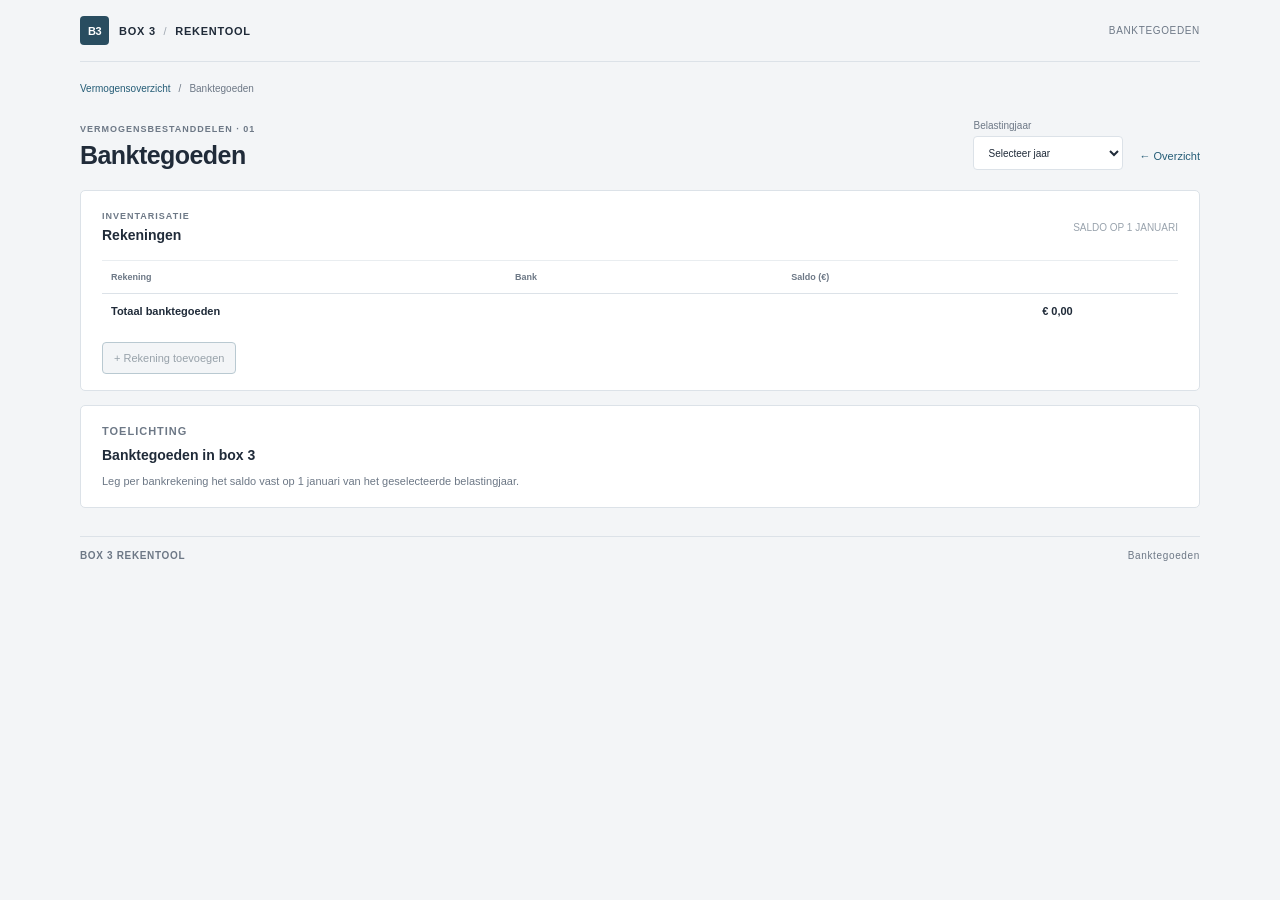
==== banktegoeden.html @ 1092ab9f "Add Box 3 calculator dashboard Co-authored-by: Copilot <223556219+Copilot@users.noreply.github.com>" ====
<!doctype html>
<html lang="nl">
  <head>
    <meta charset="utf-8">
    <meta name="viewport" content="width=device-width, initial-scale=1">
    <meta name="theme-color" content="#f3f5f7">
    <title>Box 3 | Banktegoeden</title>
    <link rel="stylesheet" href="styles.css">
    <script src="banktegoeden.js" defer></script>
  </head>
  <body>
    <div class="app-shell">
      <header class="topbar">
        <a class="brand" href="index.html"><span class="brand-mark">B3</span><span>BOX 3 <span class="brand-divider">/</span> REKENTOOL</span></a>
        <span class="topbar-label">BANKTEGOEDEN</span>
      </header>

      <main>
        <nav class="breadcrumb" aria-label="Navigatiepad"><a href="index.html">Vermogensoverzicht</a><span aria-hidden="true">/</span><span>Banktegoeden</span></nav>
        <div class="page-heading detail-heading">
          <div><p class="eyebrow">VERMOGENSBESTANDDELEN · 01</p><h1>Banktegoeden</h1></div>
          <div class="detail-controls">
            <label class="year-select" for="tax-year"><span>Belastingjaar</span>
              <select id="tax-year" aria-label="Belastingjaar">
                <option value="">Selecteer jaar</option>
                <option value="2017">2017</option>
                <option value="2018">2018</option>
                <option value="2019">2019</option>
                <option value="2020">2020</option>
                <option value="2021">2021</option>
                <option value="2022">2022</option>
                <option value="2023">2023</option>
                <option value="2024">2024</option>
                <option value="2025">2025</option>
              </select>
            </label>
            <a class="back-link" href="index.html">← Overzicht</a>
          </div>
        </div>

        <section class="panel detail-panel" aria-labelledby="accounts-title">
          <div class="panel-heading">
            <div><p class="eyebrow">INVENTARISATIE</p><h2 id="accounts-title">Rekeningen</h2></div>
            <span class="panel-index">SALDO OP 1 JANUARI</span>
          </div>
          <div class="account-table-wrap">
            <table class="account-table">
              <thead><tr><th scope="col">Rekening</th><th scope="col">Bank</th><th scope="col">Saldo (€)</th><th scope="col"><span class="visually-hidden">Actie</span></th></tr></thead>
              <tbody id="account-rows"></tbody>
              <tfoot><tr><th scope="row" colspan="2">Totaal banktegoeden</th><td id="account-total">€ 0,00</td><td></td></tr></tfoot>
            </table>
          </div>
          <div class="detail-actions"><button class="secondary-button" id="add-account" type="button">+ Rekening toevoegen</button><span id="save-status" class="save-status" role="status" aria-live="polite"></span></div>
        </section>

        <section class="panel explanation-panel" aria-labelledby="explanation-title">
          <div class="panel-heading"><div><p class="eyebrow">TOELICHTING</p><h2 id="explanation-title">Banktegoeden in box 3</h2></div></div>
          <p>Leg per bankrekening het saldo vast op 1 januari van het geselecteerde belastingjaar.</p>
        </section>
        <p class="form-status" id="form-status" role="alert" hidden></p>
      </main>
      <footer class="footer"><span>BOX 3 REKENTOOL</span><span>Banktegoeden</span></footer>
    </div>
  </body>
</html>
---- styles.css ----
:root {
  color-scheme: light;
  --ink: #202b39;
  --muted: #6d7886;
  --line: #dce2e8;
  --accent: #245c76;
  --accent-soft: #edf3f6;
  --canvas: #f3f5f7;
  --white: #fff;
  font-family: Arial, Helvetica, sans-serif;
  font-synthesis: none;
  text-rendering: optimizeLegibility;
}

* { box-sizing: border-box; }
body { margin: 0; background: var(--canvas); color: var(--ink); font-size: 13px; }
a { color: inherit; }
button, input, select { font: inherit; }
.app-shell { width: min(1120px, calc(100% - 64px)); margin: 0 auto; }
.topbar { height: 62px; display: flex; justify-content: space-between; align-items: center; border-bottom: 1px solid var(--line); }
.brand { display: flex; align-items: center; gap: 10px; text-decoration: none; font-size: 11px; font-weight: 700; letter-spacing: .75px; }
.brand-mark { width: 29px; height: 29px; display: grid; place-items: center; border-radius: 4px; color: white; background: #294d60; font-size: 11px; letter-spacing: -.5px; }
.brand-divider { margin: 0 4px; color: #a0a9b2; font-weight: 400; }
.topbar-label, .footer { color: var(--muted); font-size: 10px; letter-spacing: .65px; }
.page-heading { display: flex; justify-content: space-between; align-items: end; margin: 37px 0 20px; }
.eyebrow { margin: 0 0 7px; color: var(--muted); font-size: 9px; font-weight: 700; letter-spacing: 1px; }
h1, h2, p { margin-top: 0; }
h1 { margin-bottom: 0; font-size: 25px; font-weight: 600; letter-spacing: -.55px; }
h2 { margin: 0; font-size: 14px; font-weight: 600; }
.year-select { display: grid; gap: 5px; color: var(--muted); font-size: 10px; }
.year-select select { min-width: 150px; height: 34px; padding: 0 10px; border: 1px solid var(--line); border-radius: 4px; color: var(--ink); background: white; }
.detail-controls { display: flex; align-items: end; gap: 16px; }
.breadcrumb { display: flex; gap: 8px; margin-top: 21px; color: var(--muted); font-size: 10px; }
.breadcrumb a { color: var(--accent); text-decoration: none; }
.detail-heading { margin-top: 26px; }
.back-link { padding-bottom: 8px; color: var(--accent); font-size: 11px; text-decoration: none; }
.detail-panel { padding: 20px 21px 16px; }
.detail-panel .panel-heading { align-items: center; }
.account-table-wrap { overflow-x: auto; }
.account-table { width: 100%; border-collapse: collapse; text-align: left; }
.account-table th, .account-table td { padding: 11px 9px; border-top: 1px solid #e9edf0; }
.account-table thead th { color: var(--muted); font-size: 9px; font-weight: 600; }
.account-table tbody td { height: 52px; }
.account-table td input { width: 100%; min-width: 90px; height: 31px; padding: 0 8px; border: 1px solid var(--line); border-radius: 4px; outline: 0; color: var(--ink); background: white; font-size: 11px; }
.account-table td input:focus { border-color: var(--accent); }
.account-table td input[type="number"] { text-align: right; font-variant-numeric: tabular-nums; }
.account-table tbody td:last-child { width: 90px; text-align: right; }
.account-table tfoot th, .account-table tfoot td { border-top: 1px solid var(--line); color: var(--ink); font-size: 11px; font-weight: 700; }
.account-table tfoot td { text-align: right; font-variant-numeric: tabular-nums; }
.remove-button { padding: 4px 0; border: 0; color: #7b4545; background: transparent; cursor: pointer; font-size: 10px; }
.remove-button:hover { text-decoration: underline; }
.detail-actions { display: flex; align-items: center; gap: 12px; padding-top: 14px; }
.secondary-button { min-height: 32px; padding: 0 11px; border: 1px solid #b9c9d1; border-radius: 4px; color: var(--accent); background: white; cursor: pointer; font-size: 11px; }
.secondary-button:hover { background: var(--accent-soft); }
.secondary-button:disabled { color: #98a2aa; background: #f3f5f7; cursor: not-allowed; }
.save-status { color: var(--muted); font-size: 10px; }
.explanation-panel { margin-top: 14px; padding: 17px 21px; }
.explanation-panel .panel-heading { padding-bottom: 10px; }
.explanation-panel p { margin: 0; color: var(--muted); font-size: 11px; line-height: 1.6; }
.visually-hidden { position: absolute; width: 1px; height: 1px; overflow: hidden; clip: rect(0, 0, 0, 0); white-space: nowrap; }
.summary-grid { display: grid; grid-template-columns: minmax(0, 1.4fr) minmax(290px, .8fr); gap: 16px; align-items: start; }
.panel { min-width: 0; border: 1px solid var(--line); border-radius: 5px; background: var(--white); }
.asset-panel, .calculation-panel { padding: 20px 21px; }
.panel-heading { display: flex; justify-content: space-between; align-items: start; padding-bottom: 17px; }
.panel-heading .eyebrow { margin-bottom: 6px; }
.panel-index { color: #99a3ad; font-size: 10px; font-variant-numeric: tabular-nums; }
.asset-row { min-height: 61px; display: grid; grid-template-columns: minmax(0, 1fr) 118px 18px; gap: 10px; align-items: center; border-top: 1px solid #e9edf0; }
.asset-link { text-decoration: none; }
.asset-link:hover { background: #f8fafb; }
.asset-link:focus-visible { outline: 2px solid var(--accent); outline-offset: 2px; }
.asset-name { min-width: 0; display: flex; align-items: center; gap: 11px; text-decoration: none; }
.asset-index { width: 25px; height: 25px; display: grid; flex: 0 0 25px; place-items: center; border: 1px solid var(--line); border-radius: 4px; color: var(--muted); font-size: 9px; font-variant-numeric: tabular-nums; }
.asset-name > span:last-child { display: grid; gap: 4px; }
.asset-name strong { font-size: 12px; font-weight: 600; }
.asset-name small { color: var(--muted); font-size: 10px; }
.asset-value { justify-self: end; font-size: 12px; font-weight: 500; font-variant-numeric: tabular-nums; }
.row-arrow { justify-self: end; color: var(--accent); font-size: 15px; }
.money-input { width: 118px; height: 32px; display: flex; align-items: center; gap: 4px; justify-self: end; padding: 0 8px; border: 1px solid var(--line); border-radius: 4px; color: var(--muted); background: white; }
.money-input:focus-within { border-color: var(--accent); }
.money-input input { width: 100%; min-width: 0; padding: 0; border: 0; outline: 0; color: var(--ink); background: transparent; text-align: right; font-size: 12px; font-variant-numeric: tabular-nums; }
.money-input input::-webkit-inner-spin-button, .money-input input::-webkit-outer-spin-button { appearance: none; }
.money-input input { appearance: textfield; }
.asset-total { display: flex; justify-content: space-between; padding: 15px 0 0; border-top: 1px solid var(--line); color: var(--muted); font-size: 11px; }
.asset-total strong { color: var(--ink); font-size: 12px; font-variant-numeric: tabular-nums; }
.empty-state { min-height: 102px; display: flex; flex-direction: column; align-items: center; justify-content: center; border-top: 1px solid #e9edf0; border-bottom: 1px solid #e9edf0; text-align: center; }
.empty-state-mark { color: #798491; font-size: 19px; }
.empty-state p { margin: 6px 0 0; color: var(--muted); font-size: 11px; }
.calculation-list { margin: 0; }
.calculation-list > div { min-height: 39px; display: flex; justify-content: space-between; align-items: center; gap: 10px; border-bottom: 1px solid #edf0f2; font-size: 11px; }
.calculation-list dt { color: var(--muted); }
.calculation-list dd { margin: 0; font-variant-numeric: tabular-nums; }
.calculation-list .calculation-total { margin-top: 5px; border: 0; color: var(--ink); font-weight: 700; }
.form-status { margin: 12px 0 0; padding: 10px 12px; border: 1px solid #e6c6c6; border-radius: 4px; color: #812d2d; background: #fff8f8; font-size: 11px; }
.preliminary-panel { margin-bottom: 16px; padding: 20px 21px; }
.preliminary-panel[hidden], [hidden] { display: none !important; }
.preliminary-panel .panel-heading { align-items: center; padding-bottom: 12px; border-bottom: 1px solid #e9edf0; }
.question-group { margin: 0; padding: 15px 0; border: 0; border-bottom: 1px solid #e9edf0; }
.question-group legend, .question-label { display: block; margin-bottom: 9px; color: var(--ink); font-size: 12px; font-weight: 600; }
.choice-list { display: flex; flex-wrap: wrap; gap: 8px; }
.choice { min-width: 76px; display: inline-flex; align-items: center; gap: 7px; padding: 8px 10px; border: 1px solid var(--line); border-radius: 4px; background: white; cursor: pointer; font-size: 11px; }
.choice:has(input:checked) { border-color: var(--accent); background: var(--accent-soft); }
.choice input { margin: 0; accent-color: var(--accent); }
.conditional-question { padding: 15px 0; border-bottom: 1px solid #e9edf0; }
.date-input { width: min(250px, 100%); height: 34px; padding: 0 9px; border: 1px solid var(--line); border-radius: 4px; color: var(--ink); background: white; }
.assessment-date-display { margin: 8px 0 0; color: var(--ink); font-size: 11px; }
.objection-deadline { margin-top: 14px; padding: 12px; border: 1px solid var(--line); border-radius: 4px; background: #f8fafb; }
.objection-deadline p { margin: 0; color: var(--muted); font-size: 11px; line-height: 1.6; }
.objection-deadline .objection-result { margin-top: 10px; color: var(--ink); }
.objection-deadline .general-terms-note { margin-top: 7px; color: #745f3f; }
.date-input:focus, .year-select select:focus-visible, .primary-button:focus-visible, .secondary-button:focus-visible { outline: 2px solid #739aae; outline-offset: 2px; }
.formal-law { padding-top: 15px; }
.formal-law h3 { margin: 0 0 5px; font-size: 12px; }
.law-note, .law-explanation { margin: 0 0 8px; color: var(--muted); font-size: 10px; line-height: 1.55; }
.formal-law .question-group { padding: 11px 0; }
.formal-law .question-group legend { margin-bottom: 5px; }
.legal-conclusion { margin: 13px 0 0; padding: 11px 12px; border-left: 3px solid var(--accent); color: var(--ink); background: var(--accent-soft); font-size: 11px; line-height: 1.55; }
.legal-conclusion-strong { font-weight: 700; }
.primary-button { min-height: 34px; margin-top: 15px; padding: 0 13px; border: 1px solid #294d60; border-radius: 4px; color: white; background: #294d60; cursor: pointer; font-size: 11px; font-weight: 600; }
.primary-button:hover:not(:disabled) { background: #1d4052; }
.primary-button:disabled { border-color: #ccd4da; color: #89939d; background: #edf0f2; cursor: not-allowed; }
.preliminary-error { margin: 12px 0 0; color: #812d2d; font-size: 11px; }
.preliminary-complete { display: flex; justify-content: space-between; align-items: center; gap: 12px; padding-top: 13px; }
.preliminary-complete p { margin: 0; color: var(--muted); font-size: 11px; }
.footer { display: flex; justify-content: space-between; margin-top: 28px; padding: 13px 0 18px; border-top: 1px solid var(--line); }
.footer span:first-child { font-weight: 700; }

@media (max-width: 720px) {
  .app-shell { width: min(100% - 36px, 560px); }
  .summary-grid { grid-template-columns: minmax(0, 1fr); }
}
@media (max-width: 450px) {
  .app-shell { width: calc(100% - 28px); }
  .topbar-label { display: none; }
  .brand { white-space: nowrap; }
  .page-heading { align-items: start; flex-wrap: wrap; gap: 12px; }
  .page-heading > div:first-child { width: 100%; }
  h1 { font-size: 21px; overflow-wrap: anywhere; }
  .year-select select { min-width: 122px; }
  .detail-controls { align-items: end; gap: 8px; }
  .detail-controls .year-select select { min-width: 110px; }
  .asset-panel, .calculation-panel { padding: 16px 13px; }
  .asset-row { grid-template-columns: minmax(0, 1fr) 94px 15px; gap: 6px; }
  .money-input { width: 94px; }
  .asset-name { gap: 7px; }
  .asset-name small { font-size: 9px; }
}
@media (max-width: 330px) {
  .app-shell { width: calc(100% - 16px); }
  .asset-panel, .calculation-panel, .preliminary-panel { padding-right: 10px; padding-left: 10px; }
  .asset-index { display: none; }
  .asset-name, .asset-name strong, .asset-name small { overflow-wrap: anywhere; }
  .asset-row { grid-template-columns: minmax(0, 1fr) 76px 10px; gap: 5px; }
  .money-input { width: 76px; padding: 0 5px; }
  .account-table th, .account-table td { padding-right: 4px; padding-left: 4px; }
  .detail-controls { flex-wrap: wrap; }
}
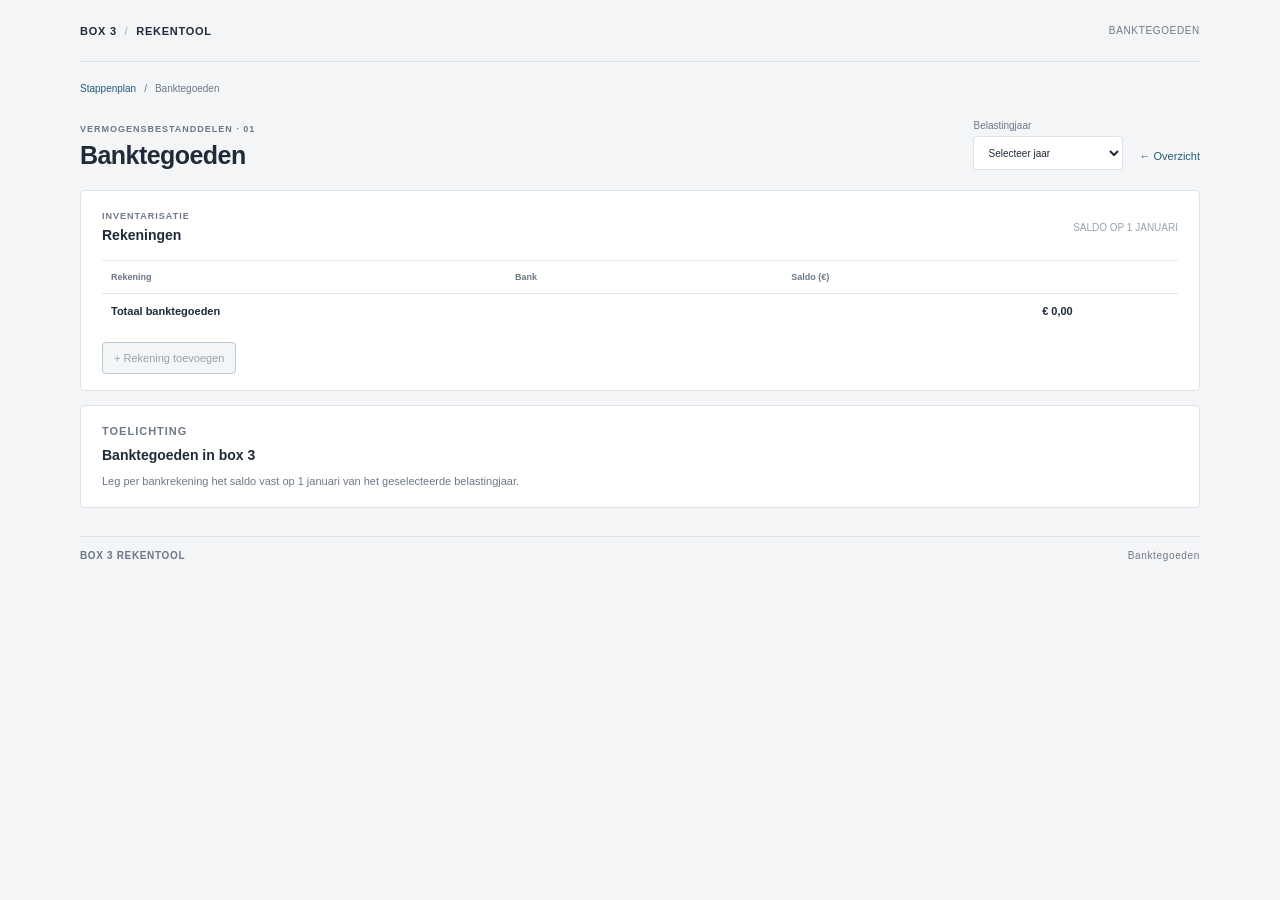
==== commit 35ff5664: "Update Box 3 assessment and calculation UI Co-authored-by: Copilot <223556219+Copilot@users.noreply." ====
--- a/banktegoeden.html
+++ b/banktegoeden.html
@@ -11,12 +11,12 @@
   <body>
     <div class="app-shell">
       <header class="topbar">
-        <a class="brand" href="index.html"><span class="brand-mark">B3</span><span>BOX 3 <span class="brand-divider">/</span> REKENTOOL</span></a>
+        <a class="brand" href="index.html"><span>BOX 3 <span class="brand-divider">/</span> REKENTOOL</span></a>
         <span class="topbar-label">BANKTEGOEDEN</span>
       </header>
 
       <main>
-        <nav class="breadcrumb" aria-label="Navigatiepad"><a href="index.html">Vermogensoverzicht</a><span aria-hidden="true">/</span><span>Banktegoeden</span></nav>
+        <nav class="breadcrumb" aria-label="Navigatiepad"><a href="index.html">Stappenplan</a><span aria-hidden="true">/</span><span>Banktegoeden</span></nav>
         <div class="page-heading detail-heading">
           <div><p class="eyebrow">VERMOGENSBESTANDDELEN · 01</p><h1>Banktegoeden</h1></div>
           <div class="detail-controls">
--- a/styles.css
+++ b/styles.css
@@ -17,11 +17,13 @@
 a { color: inherit; }
 button, input, select { font: inherit; }
 .app-shell { width: min(1120px, calc(100% - 64px)); margin: 0 auto; }
-.topbar { height: 62px; display: flex; justify-content: space-between; align-items: center; border-bottom: 1px solid var(--line); }
+.topbar { height: 62px; display: flex; justify-content: flex-start; align-items: center; gap: 16px; border-bottom: 1px solid var(--line); }
 .brand { display: flex; align-items: center; gap: 10px; text-decoration: none; font-size: 11px; font-weight: 700; letter-spacing: .75px; }
-.brand-mark { width: 29px; height: 29px; display: grid; place-items: center; border-radius: 4px; color: white; background: #294d60; font-size: 11px; letter-spacing: -.5px; }
 .brand-divider { margin: 0 4px; color: #a0a9b2; font-weight: 400; }
+.topbar-year-select { display: flex; align-items: center; gap: 10px; margin: 14px 0 0; }
+.topbar-year-select select { min-width: 150px; }
 .topbar-label, .footer { color: var(--muted); font-size: 10px; letter-spacing: .65px; }
+.topbar-label { margin-left: auto; }
 .page-heading { display: flex; justify-content: space-between; align-items: end; margin: 37px 0 20px; }
 .eyebrow { margin: 0 0 7px; color: var(--muted); font-size: 9px; font-weight: 700; letter-spacing: 1px; }
 h1, h2, p { margin-top: 0; }
@@ -41,7 +43,7 @@
 .account-table th, .account-table td { padding: 11px 9px; border-top: 1px solid #e9edf0; }
 .account-table thead th { color: var(--muted); font-size: 9px; font-weight: 600; }
 .account-table tbody td { height: 52px; }
-.account-table td input { width: 100%; min-width: 90px; height: 31px; padding: 0 8px; border: 1px solid var(--line); border-radius: 4px; outline: 0; color: var(--ink); background: white; font-size: 11px; }
+.account-table td input, .account-table td select { width: 100%; min-width: 90px; height: 31px; padding: 0 8px; border: 1px solid var(--line); border-radius: 4px; outline: 0; color: var(--ink); background: white; font-size: 11px; }
 .account-table td input:focus { border-color: var(--accent); }
 .account-table td input[type="number"] { text-align: right; font-variant-numeric: tabular-nums; }
 .account-table tbody td:last-child { width: 90px; text-align: right; }
@@ -53,6 +55,23 @@
 .secondary-button { min-height: 32px; padding: 0 11px; border: 1px solid #b9c9d1; border-radius: 4px; color: var(--accent); background: white; cursor: pointer; font-size: 11px; }
 .secondary-button:hover { background: var(--accent-soft); }
 .secondary-button:disabled { color: #98a2aa; background: #f3f5f7; cursor: not-allowed; }
+.asset-category-guide { margin-top: 20px; padding-top: 17px; border-top: 1px solid var(--line); }
+.asset-category-guide h3 { margin: 0 0 12px; font-size: 12px; font-weight: 600; }
+.asset-category-guide ul { margin: 0; padding-left: 18px; list-style: disc; }
+.asset-category-guide li { padding: 9px 0; border-top: 1px solid #edf0f2; }
+.asset-category-guide li strong { font-size: 11px; font-weight: 600; }
+.asset-category-guide li span { color: var(--muted); font-size: 10px; line-height: 1.5; }
+.asset-valuation-guide { margin-top: 20px; padding-top: 17px; border-top: 1px solid var(--line); }
+.asset-valuation-guide h3 { margin: 0 0 10px; font-size: 12px; font-weight: 600; }
+.asset-valuation-guide p { color: var(--muted); font-size: 10px; line-height: 1.6; }
+.asset-valuation-guide .valuation-intro { margin-bottom: 12px; }
+.valuation-table { width: 100%; border-collapse: collapse; text-align: left; }
+.valuation-table th, .valuation-table td { padding: 9px; border-top: 1px solid #e9edf0; vertical-align: top; }
+.valuation-table thead th { color: var(--muted); font-size: 9px; font-weight: 600; }
+.valuation-table tbody th { width: 230px; font-size: 10px; font-weight: 600; }
+.valuation-table tbody td { color: var(--muted); font-size: 10px; line-height: 1.6; }
+.valuation-table a { color: var(--accent); }
+.asset-valuation-guide .valuation-warning { margin: 12px 0 0; padding: 10px 12px; border-left: 3px solid #c9a35a; background: #faf8f2; }
 .save-status { color: var(--muted); font-size: 10px; }
 .explanation-panel { margin-top: 14px; padding: 17px 21px; }
 .explanation-panel .panel-heading { padding-bottom: 10px; }
@@ -90,12 +109,74 @@
 .calculation-list dt { color: var(--muted); }
 .calculation-list dd { margin: 0; font-variant-numeric: tabular-nums; }
 .calculation-list .calculation-total { margin-top: 5px; border: 0; color: var(--ink); font-weight: 700; }
+.calculation-workspace { display: grid; gap: 16px; margin-top: 20px; }
+.calculation-input-panel, .calculation-result-panel, .comparison-panel, .counterproof-placeholder { padding: 20px 21px; }
+.calculation-input-grid { display: grid; grid-template-columns: repeat(3, minmax(0, 1fr)); gap: 12px; }
+.calculation-input-row { min-width: 0; min-height: 67px; display: flex; justify-content: space-between; align-items: center; gap: 10px; padding: 10px 12px; border: 1px solid #e9edf0; border-radius: 4px; color: var(--ink); text-decoration: none; }
+.calculation-input-row > span:first-child { min-width: 0; display: grid; gap: 5px; }
+.calculation-input-row strong { font-size: 11px; font-weight: 600; }
+.calculation-input-row small { color: var(--muted); font-size: 10px; }
+.calculation-input-row .asset-value { flex: 0 0 auto; }
+.calculation-input-row .money-input { flex: 0 0 112px; }
+.calculation-input-row.asset-link:hover { background: #f8fafb; }
+.calculation-input-row.asset-link:focus-visible { outline: 2px solid var(--accent); outline-offset: 2px; }
+.calculation-partner-question { display: flex; align-items: center; gap: 18px; margin-top: 5px; padding-bottom: 10px; border-bottom: 0; }
+.calculation-partner-question legend { float: left; margin: 0; }
+.calculation-partner-question .choice-list { margin: 0; }
+.partner-allocation-field { max-width: 560px; padding: 0 0 8px; }
+.partner-allocation-control { display: flex; align-items: center; gap: 12px; }
+.partner-allocation-control input { width: 110px; height: 32px; }
+.partner-allocation-control input[aria-invalid="true"], .money-input:has(input[aria-invalid="true"]) { border-color: #b94a48; }
+.partner-allocation-control span { color: var(--muted); font-size: 11px; }
+.partner-allocation-field .law-explanation { margin-top: 7px; }
+.calculation-rounding-note, .calculation-method-note { margin: 10px 0 0; color: var(--muted); font-size: 10px; line-height: 1.5; }
+.calculation-method-note { white-space: pre-line; }
+.calculation-error { margin-top: 10px; }
+.calculation-results-grid { grid-template-columns: repeat(2, minmax(0, 1fr)); gap: 16px; }
+.calculation-results-grid.is-single-column { grid-template-columns: minmax(0, 1fr); }
+.detailed-calculation-list > div { min-height: 35px; }
+.detailed-calculation-list dt { line-height: 1.4; }
+.detailed-calculation-list dd { flex: 0 0 auto; text-align: right; }
+.calculation-term-with-info { display: flex; flex-wrap: wrap; align-items: center; gap: 5px 7px; }
+.calculation-info { flex: 0 0 auto; }
+.calculation-info summary { width: 14px; height: 14px; position: relative; list-style: none; cursor: pointer; }
+.calculation-info summary::-webkit-details-marker { display: none; }
+.calculation-info summary::before { content: ""; width: 6px; height: 6px; position: absolute; top: 2px; left: 3px; border-right: 1.5px solid var(--muted); border-bottom: 1.5px solid var(--muted); transform: rotate(45deg); transition: transform 120ms ease; }
+.calculation-info[open] summary::before { top: 5px; transform: rotate(225deg); }
+.calculation-info summary:focus-visible { outline: 2px solid var(--accent); outline-offset: 2px; }
+.calculation-info[open] { flex-basis: 100%; }
+.calculation-info p { max-width: 430px; margin: 5px 0; color: var(--ink); font-size: 10px; font-style: italic; font-weight: 400; line-height: 1.5; }
+.comparison-table-wrap { overflow-x: auto; }
+.comparison-table { width: 100%; border-collapse: collapse; text-align: left; }
+.comparison-table th, .comparison-table td { padding: 11px 9px; border-top: 1px solid #e9edf0; font-size: 11px; }
+.comparison-table thead th { color: var(--muted); font-size: 10px; font-weight: 600; }
+.comparison-table tbody th { font-weight: 600; }
+.comparison-table td { font-variant-numeric: tabular-nums; }
+.comparison-table td.is-favorable, .detailed-calculation-list dd.is-favorable { color: #285d3d; background: #f0f7f2; font-weight: 700; }
+.comparison-result { margin: 15px 0 0; padding: 12px 14px; border-left: 3px solid var(--line); background: #f8fafb; font-size: 12px; font-weight: 600; line-height: 1.5; }
+.comparison-result.is-old-favorable, .comparison-result.is-relief-favorable, .comparison-result.is-equal { border-left-color: #3a8057; color: #285d3d; background: #f0f7f2; }
+.comparison-difference { margin: 11px 0 0; color: var(--muted); font-size: 11px; }
+.comparison-difference strong { color: var(--ink); font-variant-numeric: tabular-nums; }
+.counterproof-placeholder p { margin: 0; color: var(--muted); font-size: 11px; }
 .form-status { margin: 12px 0 0; padding: 10px 12px; border: 1px solid #e6c6c6; border-radius: 4px; color: #812d2d; background: #fff8f8; font-size: 11px; }
 .preliminary-panel { margin-bottom: 16px; padding: 20px 21px; }
 .preliminary-panel[hidden], [hidden] { display: none !important; }
 .preliminary-panel .panel-heading { align-items: center; padding-bottom: 12px; border-bottom: 1px solid #e9edf0; }
+.assessment-disclosure > summary { list-style: none; cursor: pointer; }
+.assessment-disclosure > summary::-webkit-details-marker { display: none; }
+.assessment-disclosure > summary::after { content: "+"; margin-left: 12px; color: var(--muted); font-size: 18px; font-weight: 400; line-height: 1; }
+.assessment-disclosure[open] > summary::after { content: "−"; }
+.assessment-disclosure > summary:focus-visible { outline: 2px solid #739aae; outline-offset: 3px; }
+.assessment-disclosure-content { padding-top: 12px; }
 .question-group { margin: 0; padding: 15px 0; border: 0; border-bottom: 1px solid #e9edf0; }
 .question-group legend, .question-label { display: block; margin-bottom: 9px; color: var(--ink); font-size: 12px; font-weight: 600; }
+.inline-question { display: flex; align-items: center; gap: 16px; }
+.inline-question .question-label { margin: 0; }
+.inline-question .choice-list { flex: 0 0 auto; }
+.inline-date-question { display: flex; align-items: center; flex-wrap: wrap; gap: 12px; }
+.inline-date-question .question-label { margin: 0; }
+.inline-date-question .date-input { width: min(170px, 100%); flex: 0 1 170px; }
+.inline-date-question .assessment-date-display { margin: 0; color: #7040a0; font-size: 16px; font-weight: 700; line-height: 1.4; }
 .choice-list { display: flex; flex-wrap: wrap; gap: 8px; }
 .choice { min-width: 76px; display: inline-flex; align-items: center; gap: 7px; padding: 8px 10px; border: 1px solid var(--line); border-radius: 4px; background: white; cursor: pointer; font-size: 11px; }
 .choice:has(input:checked) { border-color: var(--accent); background: var(--accent-soft); }
@@ -105,28 +186,85 @@
 .assessment-date-display { margin: 8px 0 0; color: var(--ink); font-size: 11px; }
 .objection-deadline { margin-top: 14px; padding: 12px; border: 1px solid var(--line); border-radius: 4px; background: #f8fafb; }
 .objection-deadline p { margin: 0; color: var(--muted); font-size: 11px; line-height: 1.6; }
-.objection-deadline .objection-result { margin-top: 10px; color: var(--ink); }
-.objection-deadline .general-terms-note { margin-top: 7px; color: #745f3f; }
+.objection-deadline-date { color: #7040a0; font-size: 17px; font-weight: 700; line-height: 1.4; }
+.general-terms-question { display: flex; align-items: center; flex-wrap: wrap; gap: 8px; margin-top: 10px; }
+.general-terms-question .question-label { margin: 0; font-weight: 400; }
+.general-terms-question .choice-list { gap: 6px; }
+.general-terms-question .choice { min-width: 0; padding: 4px 8px; }
+.objection-deadline .objection-result { display: grid; grid-template-columns: max-content minmax(0, 1fr); align-items: baseline; column-gap: 6px; margin-top: 10px; color: var(--ink); }
+.objection-result span { display: block; margin: 0; color: #7040a0; font-size: 16px; font-weight: 700; line-height: 1.4; }
+.objection-deadline.has-adjusted-deadline .objection-result span { font-size: 13px; font-weight: 400; }
+.adjusted-deadline-result span { font-size: 16px; font-weight: 700; }
+.objection-deadline .general-terms-note { display: flex; align-items: center; flex-wrap: wrap; gap: 6px 10px; margin-top: 10px; color: var(--ink); font-size: 11px; line-height: 1.6; }
+.terms-act-question { display: flex; align-items: center; flex-wrap: wrap; gap: 8px; }
+.terms-act-question .choice-list { gap: 6px; }
+.terms-act-question .choice { min-width: 0; padding: 4px 8px; }
+.adjusted-deadline-field { padding-top: 4px; }
+.adjusted-deadline-error { margin: 7px 0 0; }
+.adjusted-deadline-result { display: grid; grid-template-columns: max-content minmax(0, 1fr); align-items: baseline; column-gap: 6px; margin: 9px 0 0; color: var(--ink); font-size: 11px; line-height: 1.6; }
+.adjusted-deadline-result span { display: block; margin: 0; color: #7040a0; line-height: 1.4; }
+.question-four { margin-top: 0; padding-top: 8px; }
+.question-four .question-group { padding-top: 0; padding-bottom: 0; border-bottom: 0; }
+.question-four-prompt { display: flex; align-items: baseline; flex-wrap: wrap; gap: 4px 12px; }
+.question-four-prompt .question-label { margin: 0; }
+.question-four-prompt .law-explanation { flex: 1 1 500px; margin: 0; }
+.question-four .question-group > .choice-list { margin-top: 9px; }
+.objection-submission-date { display: flex; align-items: center; flex-wrap: wrap; gap: 8px 12px; margin-top: 10px; }
+.objection-submission-date .question-label { margin: 0; }
+.objection-submission-date .date-input { flex: 0 1 170px; }
+.date-status-row { display: flex; align-items: center; flex-wrap: nowrap; gap: 8px; width: max-content; max-width: 100%; }
+.date-status-row .date-input { width: min(170px, 100%); flex: 0 1 170px; }
+.admissibility-badge { padding: 5px 9px; border: 1px solid #247a43; border-radius: 4px; color: #247a43; background: #edf7f0; font-size: 11px; font-weight: 700; line-height: 1.4; }
+.admissibility-badge-negative { border-color: #b42318; color: #b42318; background: #fff1f0; }
+.excusable-delay-question { flex-basis: 100%; display: grid; gap: 8px; margin-top: 6px; }
+.excusable-delay-question .question-label, .excusable-delay-question .law-explanation { margin: 0; }
+.access-result { margin: 12px 0 0; padding: 13px 14px; border-left: 4px solid var(--accent); color: var(--ink); background: var(--accent-soft); font-size: 16px; font-weight: 700; line-height: 1.4; }
+.access-result-positive { border-color: #247a43; color: #247a43; background: #edf7f0; }
+.access-result-negative { border-color: #b42318; color: #b42318; background: #fff1f0; }
+.access-result-review { border-color: #bd7800; color: #835400; background: #fff7e8; }
+.access-result-explanation { margin: 0; padding: 0 14px 13px 18px; border-left: 4px solid var(--line); color: var(--muted); font-size: 11px; line-height: 1.6; }
+.access-result-explanation a { color: inherit; text-decoration: underline; text-underline-offset: 2px; }
+.procedure-questions, .relief-next-step { margin-top: 8px; }
+.procedure-questions .question-group, .relief-next-step .question-group { padding: 13px 0; }
+.procedure-date-field { display: grid; gap: 6px; margin-top: 10px; color: var(--muted); font-size: 10px; }
+.procedure-date-field .date-input { width: min(250px, 100%); }
+.procedure-select { width: min(410px, 100%); min-height: 34px; padding: 6px 9px; border: 1px solid var(--line); border-radius: 4px; color: var(--ink); background: white; }
+.procedure-select:focus, .date-input:focus { outline: 2px solid #739aae; outline-offset: 2px; }
+.law-explanation { margin-top: 8px; }
+.law-detail { margin-top: 7px; color: var(--muted); font-size: 10px; line-height: 1.55; }
+.law-detail summary { width: fit-content; color: var(--accent); cursor: pointer; text-decoration: underline; text-underline-offset: 2px; }
+.law-detail .law-explanation { margin: 6px 0 8px; }
+.calculated-deadline { margin: 8px 0 0; padding: 9px 10px; border-radius: 4px; color: var(--ink); background: #f5f7f8; font-size: 10px; line-height: 1.55; }
+.calculated-deadline.deadline-conflict { color: #835400; background: #fff7e8; }
+.procedure-notice { margin: 10px 0 0; padding: 11px 12px; border: 1px solid; border-radius: 4px; font-size: 11px; line-height: 1.55; }
+.procedure-notice-info { border-color: #b9d1df; color: #31596f; background: #eff6fa; }
+.procedure-notice-warning { border-color: #e8c98f; color: #835400; background: #fff7e8; }
+.procedure-other-reason { display: grid; gap: 6px; margin-top: 9px; color: var(--muted); font-size: 10px; }
+.relief-next-step { padding-top: 7px; border-top: 1px solid #e9edf0; }
 .date-input:focus, .year-select select:focus-visible, .primary-button:focus-visible, .secondary-button:focus-visible { outline: 2px solid #739aae; outline-offset: 2px; }
 .formal-law { padding-top: 15px; }
-.formal-law h3 { margin: 0 0 5px; font-size: 12px; }
 .law-note, .law-explanation { margin: 0 0 8px; color: var(--muted); font-size: 10px; line-height: 1.55; }
 .formal-law .question-group { padding: 11px 0; }
+.formal-law .question-group + .question-group { margin-top: 15px; }
 .formal-law .question-group legend { margin-bottom: 5px; }
+.extension-answer-row, .extension-date-field { display: flex; align-items: center; flex-wrap: wrap; gap: 8px 12px; }
+.extension-date-field { margin: 0; }
+.extension-date-field .question-label { margin: 0; }
+.extension-date-field .date-input { flex: 0 1 170px; }
 .legal-conclusion { margin: 13px 0 0; padding: 11px 12px; border-left: 3px solid var(--accent); color: var(--ink); background: var(--accent-soft); font-size: 11px; line-height: 1.55; }
 .legal-conclusion-strong { font-weight: 700; }
+.preliminary-error { margin: 12px 0 0; color: #812d2d; font-size: 11px; }
 .primary-button { min-height: 34px; margin-top: 15px; padding: 0 13px; border: 1px solid #294d60; border-radius: 4px; color: white; background: #294d60; cursor: pointer; font-size: 11px; font-weight: 600; }
 .primary-button:hover:not(:disabled) { background: #1d4052; }
 .primary-button:disabled { border-color: #ccd4da; color: #89939d; background: #edf0f2; cursor: not-allowed; }
-.preliminary-error { margin: 12px 0 0; color: #812d2d; font-size: 11px; }
-.preliminary-complete { display: flex; justify-content: space-between; align-items: center; gap: 12px; padding-top: 13px; }
-.preliminary-complete p { margin: 0; color: var(--muted); font-size: 11px; }
 .footer { display: flex; justify-content: space-between; margin-top: 28px; padding: 13px 0 18px; border-top: 1px solid var(--line); }
 .footer span:first-child { font-weight: 700; }
 
 @media (max-width: 720px) {
   .app-shell { width: min(100% - 36px, 560px); }
   .summary-grid { grid-template-columns: minmax(0, 1fr); }
+  .calculation-input-grid { grid-template-columns: minmax(0, 1fr); }
+  .calculation-results-grid { grid-template-columns: minmax(0, 1fr); }
 }
 @media (max-width: 450px) {
   .app-shell { width: calc(100% - 28px); }
@@ -139,10 +277,17 @@
   .detail-controls { align-items: end; gap: 8px; }
   .detail-controls .year-select select { min-width: 110px; }
   .asset-panel, .calculation-panel { padding: 16px 13px; }
+  .calculation-input-panel, .calculation-result-panel, .comparison-panel, .counterproof-placeholder { padding: 16px 13px; }
   .asset-row { grid-template-columns: minmax(0, 1fr) 94px 15px; gap: 6px; }
   .money-input { width: 94px; }
   .asset-name { gap: 7px; }
   .asset-name small { font-size: 9px; }
+  .inline-question, .inline-date-question { flex-wrap: nowrap; gap: 8px; }
+  .inline-question .question-label { font-size: 11px; }
+  .inline-question .choice-list { gap: 4px; }
+  .inline-question .choice { min-width: 0; padding: 7px; }
+  .inline-date-question .question-label { font-size: 11px; }
+  .inline-date-question .date-input { min-width: 0; flex-basis: 145px; }
 }
 @media (max-width: 330px) {
   .app-shell { width: calc(100% - 16px); }
@@ -153,4 +298,5 @@
   .money-input { width: 76px; padding: 0 5px; }
   .account-table th, .account-table td { padding-right: 4px; padding-left: 4px; }
   .detail-controls { flex-wrap: wrap; }
+  .inline-question, .inline-date-question { flex-wrap: wrap; }
 }
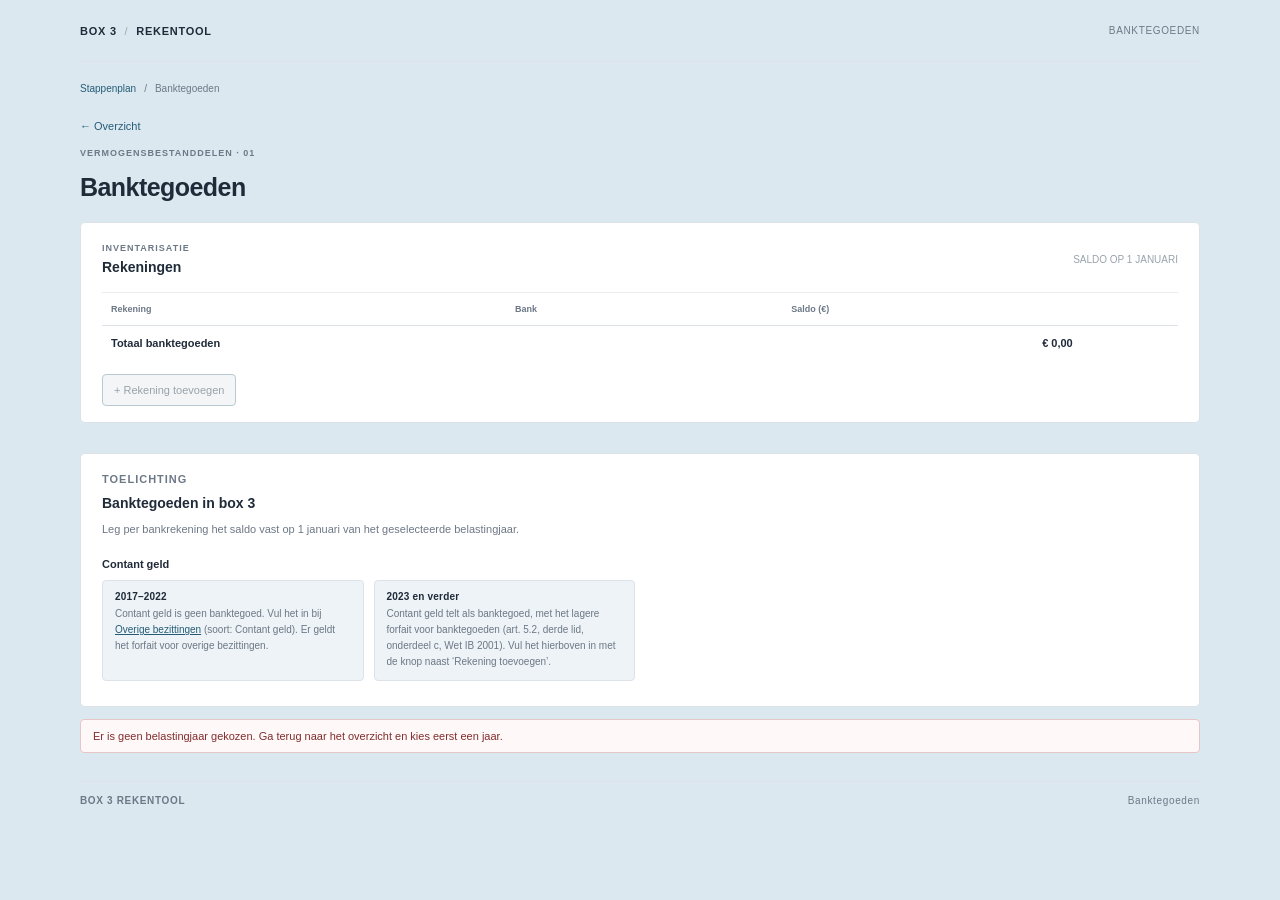
==== commit 676ccf05: "Contant geld per periode juist indelen en toelichting samenvoegen - Toelichting overige bezittingen:" ====
--- a/banktegoeden.html
+++ b/banktegoeden.html
@@ -6,7 +6,10 @@
     <meta name="theme-color" content="#f3f5f7">
     <title>Box 3 | Banktegoeden</title>
     <link rel="stylesheet" href="styles.css">
-    <script src="banktegoeden.js" defer></script>
+    <style>
+      .year-select { display: none; }
+    </style>
+    <script src="banktegoeden/banktegoeden.js" defer></script>
   </head>
   <body>
     <div class="app-shell">
@@ -18,7 +21,10 @@
       <main>
         <nav class="breadcrumb" aria-label="Navigatiepad"><a href="index.html">Stappenplan</a><span aria-hidden="true">/</span><span>Banktegoeden</span></nav>
         <div class="page-heading detail-heading">
-          <div><p class="eyebrow">VERMOGENSBESTANDDELEN · 01</p><h1>Banktegoeden</h1></div>
+          <div>
+            <a class="back-link" href="index.html">← Overzicht</a>
+            <p class="eyebrow">VERMOGENSBESTANDDELEN · 01</p><h1>Banktegoeden</h1>
+          </div>
           <div class="detail-controls">
             <label class="year-select" for="tax-year"><span>Belastingjaar</span>
               <select id="tax-year" aria-label="Belastingjaar">
@@ -32,9 +38,9 @@
                 <option value="2023">2023</option>
                 <option value="2024">2024</option>
                 <option value="2025">2025</option>
+                <option value="2026">2026</option>
               </select>
             </label>
-            <a class="back-link" href="index.html">← Overzicht</a>
           </div>
         </div>
 
@@ -50,12 +56,23 @@
               <tfoot><tr><th scope="row" colspan="2">Totaal banktegoeden</th><td id="account-total">€ 0,00</td><td></td></tr></tfoot>
             </table>
           </div>
-          <div class="detail-actions"><button class="secondary-button" id="add-account" type="button">+ Rekening toevoegen</button><span id="save-status" class="save-status" role="status" aria-live="polite"></span></div>
+          <div class="detail-actions"><button class="secondary-button" id="add-account" type="button">+ Rekening toevoegen</button><button class="secondary-button" id="add-cash" type="button" hidden>+ Contant geld toevoegen</button><span id="save-status" class="save-status" role="status" aria-live="polite"></span></div>
         </section>
 
         <section class="panel explanation-panel" aria-labelledby="explanation-title">
           <div class="panel-heading"><div><p class="eyebrow">TOELICHTING</p><h2 id="explanation-title">Banktegoeden in box 3</h2></div></div>
           <p>Leg per bankrekening het saldo vast op 1 januari van het geselecteerde belastingjaar.</p>
+          <div class="cash-periods">
+            <h3>Contant geld</h3>
+            <div class="cash-period">
+              <h4>2017–2022</h4>
+              <p>Contant geld is geen banktegoed. Vul het in bij <a href="overige-bezittingen.html" data-year-link>Overige bezittingen</a> (soort: Contant geld). Er geldt het forfait voor overige bezittingen.</p>
+            </div>
+            <div class="cash-period">
+              <h4>2023 en verder</h4>
+              <p>Contant geld telt als banktegoed, met het lagere forfait voor banktegoeden (art. 5.2, derde lid, onderdeel c, Wet IB 2001). Vul het hierboven in met de knop naast ‘Rekening toevoegen’.</p>
+            </div>
+          </div>
         </section>
         <p class="form-status" id="form-status" role="alert" hidden></p>
       </main>
--- a/styles.css
+++ b/styles.css
@@ -5,7 +5,7 @@
   --line: #dce2e8;
   --accent: #245c76;
   --accent-soft: #edf3f6;
-  --canvas: #f3f5f7;
+  --canvas: #dce8f0;
   --white: #fff;
   font-family: Arial, Helvetica, sans-serif;
   font-synthesis: none;
@@ -22,12 +22,25 @@
 .brand-divider { margin: 0 4px; color: #a0a9b2; font-weight: 400; }
 .topbar-year-select { display: flex; align-items: center; gap: 10px; margin: 14px 0 0; }
 .topbar-year-select select { min-width: 150px; }
+.period-selector { margin: 20px 0; }
+.period-blocks { display: grid; grid-template-columns: repeat(4, 1fr); gap: 12px; margin-bottom: 20px; }
+.period-block { padding: 16px 12px; border: 2px solid var(--line); border-radius: 6px; background: white; cursor: pointer; font-size: 14px; font-weight: 600; color: var(--ink); transition: all 0.2s ease; }
+.period-block:hover { border-color: var(--accent); background: #f9fafb; }
+.period-block[aria-expanded="true"] { border-color: var(--accent); background: #e8f0f5; color: var(--accent); }
+.period-block:focus-visible { outline: 2px solid var(--accent); outline-offset: 2px; }
+.period-years { display: block; font-size: 16px; font-weight: 600; }
+.period-details { padding: 16px; background: #f9fafb; border-radius: 6px; border: 1px solid var(--line); }
+.period-explanation { margin-bottom: 16px; color: var(--ink); font-size: 13px; line-height: 1.6; }
+.period-explanation ul { margin: 8px 0; padding-left: 20px; }
+.period-explanation li { margin: 4px 0; }
 .topbar-label, .footer { color: var(--muted); font-size: 10px; letter-spacing: .65px; }
 .topbar-label { margin-left: auto; }
 .page-heading { display: flex; justify-content: space-between; align-items: end; margin: 37px 0 20px; }
+.page-heading:has(h1[hidden]) { display: none; }
 .eyebrow { margin: 0 0 7px; color: var(--muted); font-size: 9px; font-weight: 700; letter-spacing: 1px; }
 h1, h2, p { margin-top: 0; }
 h1 { margin-bottom: 0; font-size: 25px; font-weight: 600; letter-spacing: -.55px; }
+.section-heading { margin-top: 0; margin-bottom: 20px; font-size: 25px; font-weight: 600; letter-spacing: -.55px; margin-top: 37px; }
 h2 { margin: 0; font-size: 14px; font-weight: 600; }
 .year-select { display: grid; gap: 5px; color: var(--muted); font-size: 10px; }
 .year-select select { min-width: 150px; height: 34px; padding: 0 10px; border: 1px solid var(--line); border-radius: 4px; color: var(--ink); background: white; }
@@ -35,8 +48,9 @@
 .breadcrumb { display: flex; gap: 8px; margin-top: 21px; color: var(--muted); font-size: 10px; }
 .breadcrumb a { color: var(--accent); text-decoration: none; }
 .detail-heading { margin-top: 26px; }
+.detail-heading > div:first-child { display: flex; flex-direction: column; gap: 8px; }
 .back-link { padding-bottom: 8px; color: var(--accent); font-size: 11px; text-decoration: none; }
-.detail-panel { padding: 20px 21px 16px; }
+.detail-panel { padding: 20px 21px 16px; margin-bottom: 30px; }
 .detail-panel .panel-heading { align-items: center; }
 .account-table-wrap { overflow-x: auto; }
 .account-table { width: 100%; border-collapse: collapse; text-align: left; }
@@ -55,23 +69,15 @@
 .secondary-button { min-height: 32px; padding: 0 11px; border: 1px solid #b9c9d1; border-radius: 4px; color: var(--accent); background: white; cursor: pointer; font-size: 11px; }
 .secondary-button:hover { background: var(--accent-soft); }
 .secondary-button:disabled { color: #98a2aa; background: #f3f5f7; cursor: not-allowed; }
-.asset-category-guide { margin-top: 20px; padding-top: 17px; border-top: 1px solid var(--line); }
-.asset-category-guide h3 { margin: 0 0 12px; font-size: 12px; font-weight: 600; }
-.asset-category-guide ul { margin: 0; padding-left: 18px; list-style: disc; }
-.asset-category-guide li { padding: 9px 0; border-top: 1px solid #edf0f2; }
-.asset-category-guide li strong { font-size: 11px; font-weight: 600; }
-.asset-category-guide li span { color: var(--muted); font-size: 10px; line-height: 1.5; }
-.asset-valuation-guide { margin-top: 20px; padding-top: 17px; border-top: 1px solid var(--line); }
-.asset-valuation-guide h3 { margin: 0 0 10px; font-size: 12px; font-weight: 600; }
-.asset-valuation-guide p { color: var(--muted); font-size: 10px; line-height: 1.6; }
-.asset-valuation-guide .valuation-intro { margin-bottom: 12px; }
-.valuation-table { width: 100%; border-collapse: collapse; text-align: left; }
-.valuation-table th, .valuation-table td { padding: 9px; border-top: 1px solid #e9edf0; vertical-align: top; }
-.valuation-table thead th { color: var(--muted); font-size: 9px; font-weight: 600; }
-.valuation-table tbody th { width: 230px; font-size: 10px; font-weight: 600; }
-.valuation-table tbody td { color: var(--muted); font-size: 10px; line-height: 1.6; }
-.valuation-table a { color: var(--accent); }
-.asset-valuation-guide .valuation-warning { margin: 12px 0 0; padding: 10px 12px; border-left: 3px solid #c9a35a; background: #faf8f2; }
+.asset-guide { margin-top: 20px; padding-top: 17px; border-top: 1px solid var(--line); }
+.asset-guide p { margin: 0; color: var(--muted); font-size: 10px; line-height: 1.6; }
+.asset-guide a { color: var(--accent); }
+.asset-guide-intro { margin-bottom: 12px !important; }
+.asset-guide-list { margin: 0; padding: 0; list-style: none; }
+.asset-guide-list li { padding: 12px 0; border-top: 1px solid #edf0f2; }
+.asset-guide-list h3 { margin: 0 0 4px; font-size: 11px; font-weight: 600; }
+.asset-guide-list .asset-guide-summary { margin-bottom: 6px; color: var(--ink); }
+.asset-guide-warning { margin-top: 12px !important; padding: 10px 12px; border-left: 3px solid #c9a35a; background: #faf8f2; }
 .save-status { color: var(--muted); font-size: 10px; }
 .explanation-panel { margin-top: 14px; padding: 17px 21px; }
 .explanation-panel .panel-heading { padding-bottom: 10px; }
@@ -109,8 +115,9 @@
 .calculation-list dt { color: var(--muted); }
 .calculation-list dd { margin: 0; font-variant-numeric: tabular-nums; }
 .calculation-list .calculation-total { margin-top: 5px; border: 0; color: var(--ink); font-weight: 700; }
-.calculation-workspace { display: grid; gap: 16px; margin-top: 20px; }
-.calculation-input-panel, .calculation-result-panel, .comparison-panel, .counterproof-placeholder { padding: 20px 21px; }
+.calculation-workspace { display: grid; gap: 16px; margin-top: 0; }
+.calculation-input-panel, .calculation-result-panel, .comparison-panel, .counterproof-placeholder { padding: 10px 21px 10px 21px; }
+.calculation-disclosure-panel { padding: 10px 21px 10px 21px; }
 .calculation-input-grid { display: grid; grid-template-columns: repeat(3, minmax(0, 1fr)); gap: 12px; }
 .calculation-input-row { min-width: 0; min-height: 67px; display: flex; justify-content: space-between; align-items: center; gap: 10px; padding: 10px 12px; border: 1px solid #e9edf0; border-radius: 4px; color: var(--ink); text-decoration: none; }
 .calculation-input-row > span:first-child { min-width: 0; display: grid; gap: 5px; }
@@ -135,8 +142,14 @@
 .calculation-results-grid { grid-template-columns: repeat(2, minmax(0, 1fr)); gap: 16px; }
 .calculation-results-grid.is-single-column { grid-template-columns: minmax(0, 1fr); }
 .detailed-calculation-list > div { min-height: 35px; }
-.detailed-calculation-list dt { line-height: 1.4; }
+.detailed-calculation-list > .calculation-section-heading { min-height: 27px; border-bottom: 0; font-weight: 600; }
+.detailed-calculation-list > .calculation-section-break { margin-top: 8px; }
+.detailed-calculation-list > .calculation-double-divider { border-bottom: 3px double #edf0f2; }
+.detailed-calculation-list > .calculation-total.calculation-strong-divider { border-bottom: 2px solid #dfe4e8; }
+.detailed-calculation-list dt { min-width: 0; line-height: 1.4; }
 .detailed-calculation-list dd { flex: 0 0 auto; text-align: right; }
+.detailed-calculation-list .calculation-deduction-value { width: auto; flex: 0 0 auto; display: inline-flex; gap: 3px; }
+.calculation-deduction-value > span:first-child { color: var(--muted); font-weight: 400; }
 .calculation-term-with-info { display: flex; flex-wrap: wrap; align-items: center; gap: 5px 7px; }
 .calculation-info { flex: 0 0 auto; }
 .calculation-info summary { width: 14px; height: 14px; position: relative; list-style: none; cursor: pointer; }
@@ -144,8 +157,8 @@
 .calculation-info summary::before { content: ""; width: 6px; height: 6px; position: absolute; top: 2px; left: 3px; border-right: 1.5px solid var(--muted); border-bottom: 1.5px solid var(--muted); transform: rotate(45deg); transition: transform 120ms ease; }
 .calculation-info[open] summary::before { top: 5px; transform: rotate(225deg); }
 .calculation-info summary:focus-visible { outline: 2px solid var(--accent); outline-offset: 2px; }
-.calculation-info[open] { flex-basis: 100%; }
-.calculation-info p { max-width: 430px; margin: 5px 0; color: var(--ink); font-size: 10px; font-style: italic; font-weight: 400; line-height: 1.5; }
+.calculation-info-text { display: none; flex: 0 0 100%; max-width: 430px; margin: 5px 0; color: var(--ink); font-size: 10px; font-style: italic; font-weight: 400; line-height: 1.5; }
+.calculation-info[open] + .calculation-info-text { display: block; }
 .comparison-table-wrap { overflow-x: auto; }
 .comparison-table { width: 100%; border-collapse: collapse; text-align: left; }
 .comparison-table th, .comparison-table td { padding: 11px 9px; border-top: 1px solid #e9edf0; font-size: 11px; }
@@ -158,16 +171,37 @@
 .comparison-difference { margin: 11px 0 0; color: var(--muted); font-size: 11px; }
 .comparison-difference strong { color: var(--ink); font-variant-numeric: tabular-nums; }
 .counterproof-placeholder p { margin: 0; color: var(--muted); font-size: 11px; }
+
+/* Fix C. Tegenbewijsregeling panel heading alignment */
+section.counterproof-placeholder div.panel-heading { 
+  align-items: center !important; 
+  min-height: 40px !important; 
+  padding-bottom: 0 !important; 
+}
+
 .form-status { margin: 12px 0 0; padding: 10px 12px; border: 1px solid #e6c6c6; border-radius: 4px; color: #812d2d; background: #fff8f8; font-size: 11px; }
-.preliminary-panel { margin-bottom: 16px; padding: 20px 21px; }
+.preliminary-panel { margin-bottom: 20px; padding: 10px 21px 10px 21px; }
 .preliminary-panel[hidden], [hidden] { display: none !important; }
-.preliminary-panel .panel-heading { align-items: center; padding-bottom: 12px; border-bottom: 1px solid #e9edf0; }
+.preliminary-panel .panel-heading { align-items: center; min-height: 40px; padding-bottom: 0; }
+.asset-disclosure > summary.panel-heading, .calculation-disclosure > summary.panel-heading { align-items: center; min-height: 40px; padding-bottom: 0; }
 .assessment-disclosure > summary { list-style: none; cursor: pointer; }
 .assessment-disclosure > summary::-webkit-details-marker { display: none; }
 .assessment-disclosure > summary::after { content: "+"; margin-left: 12px; color: var(--muted); font-size: 18px; font-weight: 400; line-height: 1; }
 .assessment-disclosure[open] > summary::after { content: "−"; }
 .assessment-disclosure > summary:focus-visible { outline: 2px solid #739aae; outline-offset: 3px; }
 .assessment-disclosure-content { padding-top: 12px; }
+.asset-disclosure > summary { list-style: none; cursor: pointer; display: flex; align-items: center; min-height: 40px; }
+.asset-disclosure > summary::-webkit-details-marker { display: none; }
+.asset-disclosure > summary::after { content: "+"; margin-left: 12px; color: var(--muted); font-size: 18px; font-weight: 400; line-height: 1; }
+.asset-disclosure[open] > summary::after { content: "−"; }
+.asset-disclosure > summary:focus-visible { outline: 2px solid #739aae; outline-offset: 3px; }
+.asset-disclosure-content { padding-top: 12px; }
+.calculation-disclosure > summary { list-style: none; cursor: pointer; display: flex; align-items: center; min-height: 40px; }
+.calculation-disclosure > summary::-webkit-details-marker { display: none; }
+.calculation-disclosure > summary::after { content: "+"; margin-left: 12px; color: var(--muted); font-size: 18px; font-weight: 400; line-height: 1; }
+.calculation-disclosure[open] > summary::after { content: "−"; }
+.calculation-disclosure > summary:focus-visible { outline: 2px solid #739aae; outline-offset: 3px; }
+.calculation-disclosure-content { padding-top: 12px; }
 .question-group { margin: 0; padding: 15px 0; border: 0; border-bottom: 1px solid #e9edf0; }
 .question-group legend, .question-label { display: block; margin-bottom: 9px; color: var(--ink); font-size: 12px; font-weight: 600; }
 .inline-question { display: flex; align-items: center; gap: 16px; }
@@ -265,6 +299,7 @@
   .summary-grid { grid-template-columns: minmax(0, 1fr); }
   .calculation-input-grid { grid-template-columns: minmax(0, 1fr); }
   .calculation-results-grid { grid-template-columns: minmax(0, 1fr); }
+  .period-blocks { grid-template-columns: repeat(2, 1fr); }
 }
 @media (max-width: 450px) {
   .app-shell { width: calc(100% - 28px); }
@@ -281,6 +316,7 @@
   .asset-row { grid-template-columns: minmax(0, 1fr) 94px 15px; gap: 6px; }
   .money-input { width: 94px; }
   .asset-name { gap: 7px; }
+  .period-blocks { grid-template-columns: 1fr; }
   .asset-name small { font-size: 9px; }
   .inline-question, .inline-date-question { flex-wrap: nowrap; gap: 8px; }
   .inline-question .question-label { font-size: 11px; }
@@ -300,3 +336,10 @@
   .detail-controls { flex-wrap: wrap; }
   .inline-question, .inline-date-question { flex-wrap: wrap; }
 }
+.cash-periods { display: grid; grid-template-columns: repeat(auto-fit, minmax(220px, 1fr)); gap: 10px; margin: 8px 0; }
+.cash-periods > h3 { grid-column: 1 / -1; margin: 12px 0 0; font-size: 11px; font-weight: 600; }
+.cash-period { padding: 10px 12px; border: 1px solid var(--line); border-radius: 4px; background: var(--accent-soft); }
+.cash-period h4 { margin: 0 0 4px; color: var(--ink); font-size: 10px; font-weight: 700; letter-spacing: .02em; }
+.cash-period p { margin: 0; color: var(--muted); font-size: 10px; line-height: 1.6; }
+.cash-period a { color: var(--accent); }
+.cash-label { color: var(--muted); font-size: 11px; }
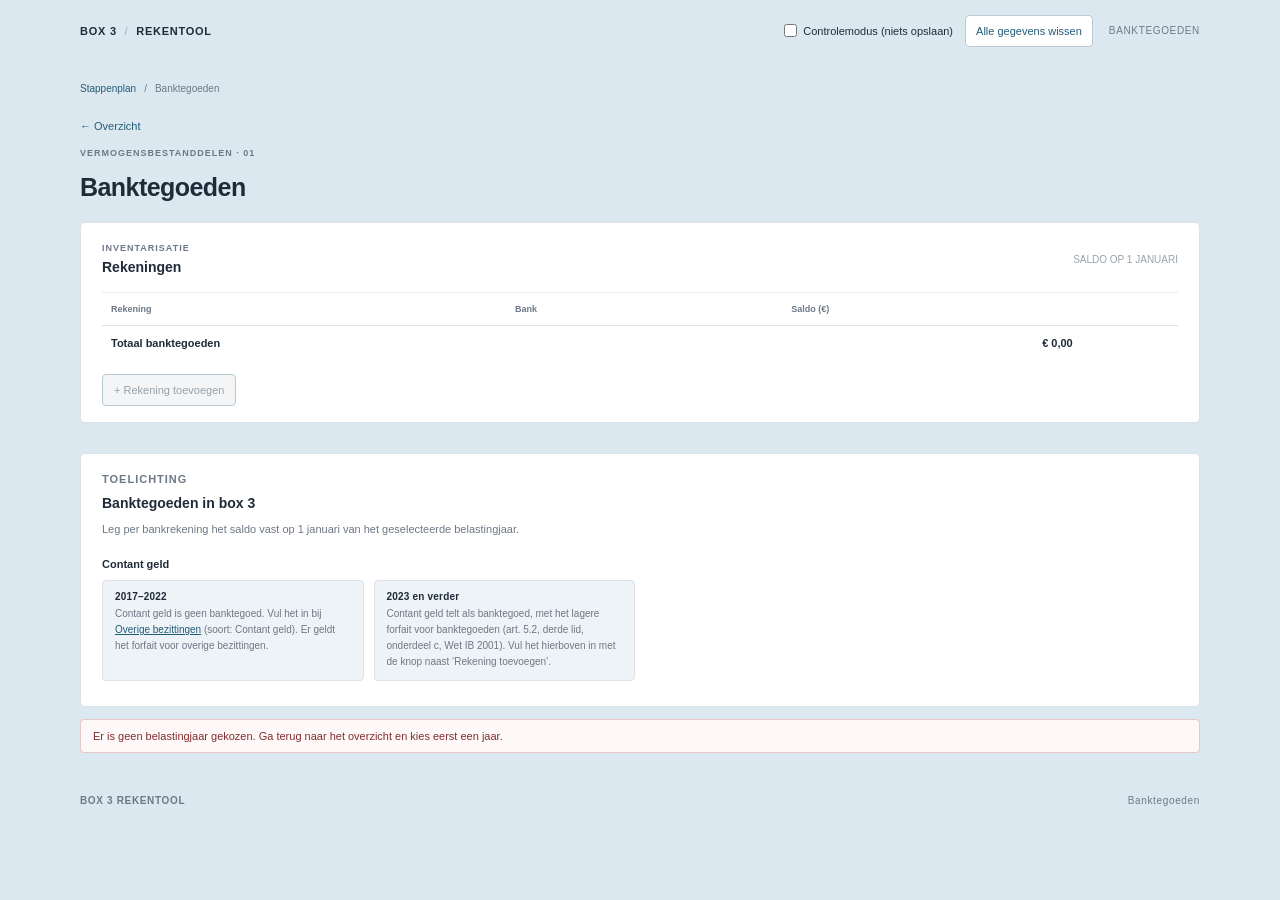
==== commit d674011c: "Werkelijk rendement (tegenbewijsregeling), controlemodus en afdrukbaar verslag - Tegenbewijsregeling" ====
--- a/banktegoeden.html
+++ b/banktegoeden.html
@@ -9,17 +9,18 @@
     <style>
       .year-select { display: none; }
     </style>
+    <script src="gedeeld/opslag-modus.js" defer></script>
     <script src="banktegoeden/banktegoeden.js" defer></script>
   </head>
   <body>
     <div class="app-shell">
       <header class="topbar">
-        <a class="brand" href="index.html"><span>BOX 3 <span class="brand-divider">/</span> REKENTOOL</span></a>
+        <a class="brand" href="index.html" data-year-link><span>BOX 3 <span class="brand-divider">/</span> REKENTOOL</span></a>
         <span class="topbar-label">BANKTEGOEDEN</span>
       </header>
 
       <main>
-        <nav class="breadcrumb" aria-label="Navigatiepad"><a href="index.html">Stappenplan</a><span aria-hidden="true">/</span><span>Banktegoeden</span></nav>
+        <nav class="breadcrumb" aria-label="Navigatiepad"><a href="index.html" data-year-link>Stappenplan</a><span aria-hidden="true">/</span><span>Banktegoeden</span></nav>
         <div class="page-heading detail-heading">
           <div>
             <a class="back-link" href="index.html">← Overzicht</a>
--- a/styles.css
+++ b/styles.css
@@ -343,3 +343,80 @@
 .cash-period p { margin: 0; color: var(--muted); font-size: 10px; line-height: 1.6; }
 .cash-period a { color: var(--accent); }
 .cash-label { color: var(--muted); font-size: 11px; }
+.debt-exclusions { margin-top: 16px; padding: 12px 14px; border: 1px solid var(--line); border-radius: 4px; background: #f8fafb; }
+.debt-exclusions h3 { margin: 0 0 8px; font-size: 11px; font-weight: 600; }
+.debt-exclusions ul { margin: 0; padding-left: 18px; }
+.debt-exclusions li { padding: 4px 0; color: var(--muted); font-size: 10px; line-height: 1.6; }
+.debt-exclusions li strong { color: var(--ink); font-weight: 600; }
+.calculation-input-row.asset-link .asset-value { margin-left: auto; color: var(--accent); text-decoration: underline; text-underline-offset: 3px; text-decoration-color: #b9c9d1; }
+.calculation-input-row.asset-link:hover .asset-value { text-decoration-color: var(--accent); }
+
+/* C. Tegenbewijsregeling — werkelijk rendement */
+.counterproof-panel .actual-return-heading { margin: 18px 0 4px; font-size: 12px; font-weight: 700; }
+.counterproof-panel .calculation-method-note { margin: 6px 0; }
+.actual-return-table th, .actual-return-table td { font-size: 11px; vertical-align: middle; }
+.actual-return-table td input[type="number"], .actual-return-table td input[type="date"] { min-width: 110px; }
+.actual-return-table td input[type="checkbox"] { width: auto; min-width: 0; height: auto; }
+.actual-return-table td:first-child { min-width: 150px; }
+.actual-return-table td:first-child .remove-button { margin-top: 4px; }
+.actual-return-table .actual-return-amount { text-align: right; white-space: nowrap; font-variant-numeric: tabular-nums; }
+.actual-return-table tbody td:last-child { width: auto; font-weight: 600; }
+#actual-return-summary { margin-top: 14px; }
+.counterproof-panel .comparison-table-wrap { margin-top: 12px; }
+.actual-return-notes { padding-left: 16px; }
+.sub-disclosure { margin-top: 10px; border-top: 1px solid #e9edf0; }
+.sub-disclosure > summary { list-style: none; cursor: pointer; display: flex; justify-content: space-between; align-items: center; min-height: 40px; }
+.sub-disclosure > summary::-webkit-details-marker { display: none; }
+.sub-disclosure > summary h3 { margin: 0; font-size: 12px; font-weight: 700; }
+.sub-disclosure > summary::after { content: "+"; margin-left: 12px; color: var(--muted); font-size: 18px; font-weight: 400; line-height: 1; }
+.sub-disclosure[open] > summary::after { content: "−"; }
+.sub-disclosure > summary:focus-visible { outline: 2px solid #739aae; outline-offset: 3px; }
+.sub-disclosure-content { padding: 4px 0 12px; }
+.sub-disclosure-content > #actual-return-tables > .actual-return-heading:first-child { margin-top: 6px; }
+.actual-return-extra-cell input, .actual-return-extra-cell select { margin-bottom: 4px; }
+.actual-return-override { margin-top: 14px; }
+.actual-return-override-fields { display: flex; flex-wrap: wrap; gap: 16px; }
+.actual-return-override-fields label { display: flex; flex-direction: column; gap: 4px; font-size: 11px; color: var(--muted); }
+.actual-return-override-fields input { width: 180px; }
+
+/* Controlemodus en opslag */
+.storage-controls { margin-left: auto; display: flex; align-items: center; gap: 12px; }
+.storage-controls + .topbar-label { margin-left: 0; }
+.control-mode-toggle { display: inline-flex; align-items: center; gap: 6px; font-size: 11px; color: var(--ink); cursor: pointer; white-space: nowrap; }
+.control-mode-toggle input { margin: 0; }
+.clear-data-button { padding: 6px 10px; font-size: 11px; white-space: nowrap; }
+.control-mode-banner { margin: 0 0 12px; padding: 10px 14px; border-left: 3px solid #b7791f; background: #fff8e6; color: #6b4a0f; font-size: 11px; }
+html[data-control-mode="aan"] .topbar { box-shadow: inset 0 -3px 0 #e0a43a; }
+@media (max-width: 720px) {
+  .storage-controls { flex-wrap: wrap; gap: 6px; }
+  .topbar { height: auto; min-height: 62px; flex-wrap: wrap; padding: 8px 0; }
+}
+
+/* D. Verantwoording en afdrukken */
+.report { margin-top: 12px; font-size: 11px; color: var(--ink); }
+.report-header h2 { margin: 0 0 4px; font-size: 15px; }
+.report-section { margin-top: 18px; break-inside: auto; }
+.report-section h3 { margin: 0 0 6px; font-size: 13px; }
+.report-section h4 { margin: 12px 0 4px; font-size: 11px; }
+.report-table { width: 100%; border-collapse: collapse; margin-top: 4px; }
+.report-table th, .report-table td { padding: 5px 8px; border-top: 1px solid #e9edf0; text-align: left; vertical-align: top; font-size: 11px; }
+.report-table thead th { color: var(--muted); font-weight: 600; }
+.report-table tbody th { font-weight: 400; color: var(--muted); width: 38%; }
+.report-table td { font-variant-numeric: tabular-nums; }
+.report-table tr.report-total th, .report-table tr.report-total td { font-weight: 700; color: var(--ink); }
+.report-note { margin: 4px 0; color: var(--muted); }
+.report-notes, .report-sources { margin: 6px 0 0; padding-left: 16px; }
+.report-url { word-break: break-all; }
+#print-root { display: none; }
+@media print {
+  html.is-printing .app-shell, html.is-printing .control-mode-banner { display: none !important; }
+  html.is-printing #print-root { display: block; }
+  html.is-printing body { background: white; }
+  #print-root .report { font-size: 10pt; color: black; }
+  #print-root .report-table th, #print-root .report-table td { font-size: 9pt; border-top: 1px solid #ccc; color: black; }
+  #print-root .report-table tr { break-inside: avoid; }
+  #print-root .report-section h3 { break-after: avoid; }
+  @page { margin: 15mm; }
+}
+.tax-overview-table td { font-variant-numeric: tabular-nums; }
+.tax-overview-table tr.tax-overview-strong th, .tax-overview-table tr.tax-overview-strong td { font-weight: 700; color: var(--ink); }
